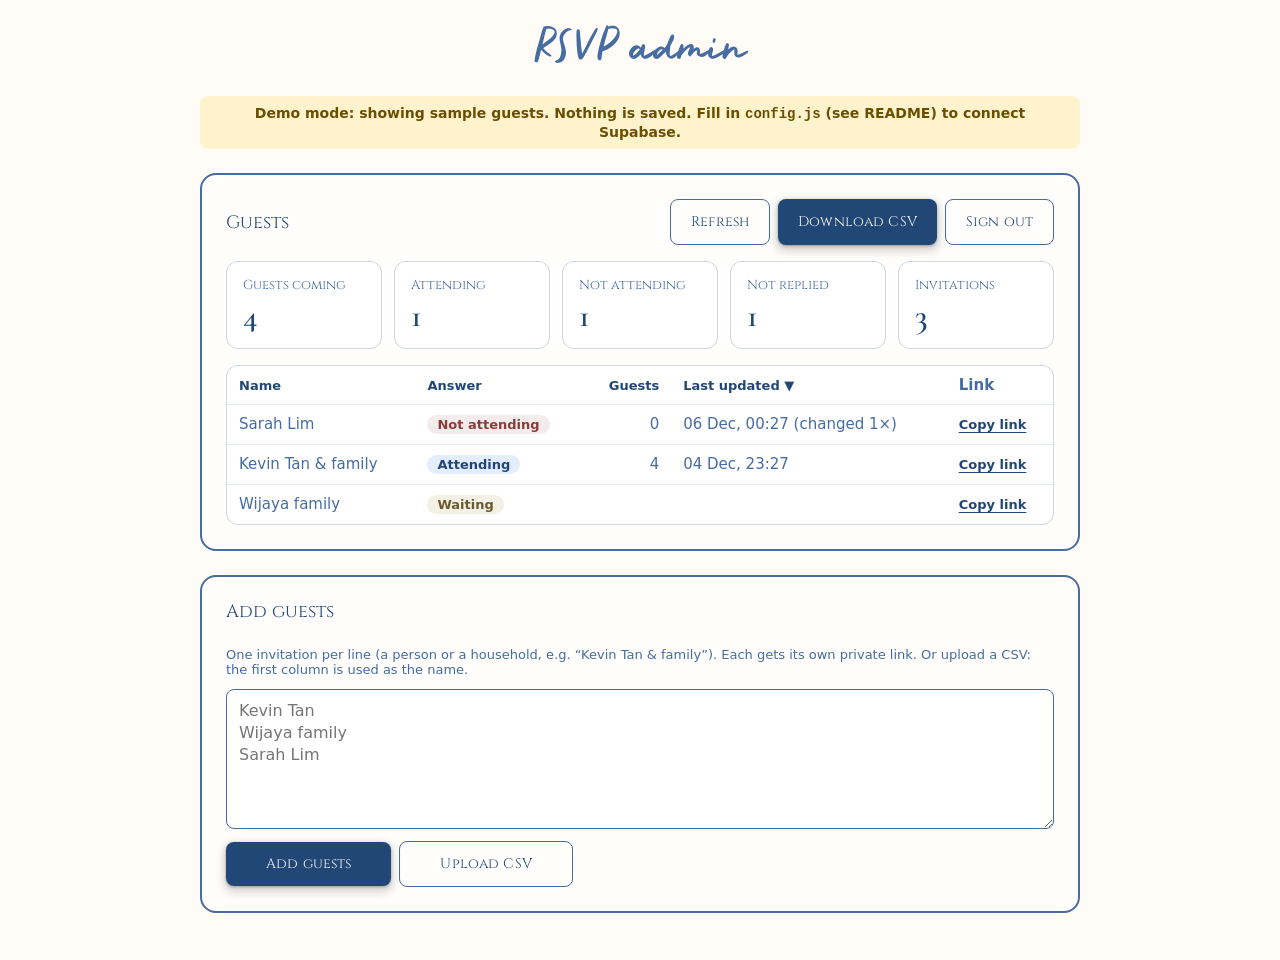
==== admin/index.html @ 1e3bb02c "Move to Vercel + Supabase with private per-guest RSVP links Replace the Google Apps Script / name-ba" ====
<!doctype html>
<html lang="en">
<head>
  <meta charset="utf-8">
  <meta name="viewport" content="width=device-width, initial-scale=1, viewport-fit=cover">
  <title>RSVP admin · Rio &amp; Olivia</title>
  <meta name="robots" content="noindex, nofollow">
  <link rel="preconnect" href="https://fonts.googleapis.com">
  <link rel="preconnect" href="https://fonts.gstatic.com" crossorigin>
  <link rel="stylesheet" href="https://fonts.googleapis.com/css2?family=Cinzel:wght@400;700&family=Cormorant+Garamond:wght@500;600;700&display=swap">
  <link rel="stylesheet" href="../assets/css/tokens.css">
  <link rel="stylesheet" href="admin.css">
</head>
<body>
  <div class="wrap">
    <h1>RSVP admin</h1>

    <p class="demo-banner" id="demo-banner" hidden>
      Demo mode: showing sample guests. Nothing is saved. Fill in <code>config.js</code> (see README) to connect Supabase.
    </p>

    <!-- Sign in -->
    <form class="panel login" id="login" hidden>
      <h2>Sign in</h2>
      <label>Username <input name="username" autocomplete="username" required></label>
      <label>Password <input name="password" type="password" autocomplete="current-password" required></label>
      <p class="msg msg--error" id="login-error" role="alert" hidden></p>
      <button class="btn" type="submit">Sign in</button>
    </form>

    <!-- Guests + responses -->
    <section class="panel" id="dashboard" hidden aria-labelledby="responses-title">
      <div class="toolbar">
        <h2 id="responses-title">Guests</h2>
        <div class="toolbar__actions">
          <button class="btn btn--ghost" type="button" id="refresh">Refresh</button>
          <button class="btn" type="button" id="download">Download CSV</button>
          <button class="btn btn--ghost" type="button" id="logout">Sign out</button>
        </div>
      </div>

      <dl class="stats">
        <div class="stat"><dt>Guests coming</dt><dd id="s-guests">0</dd></div>
        <div class="stat"><dt>Attending</dt><dd id="s-yes">0</dd></div>
        <div class="stat"><dt>Not attending</dt><dd id="s-no">0</dd></div>
        <div class="stat"><dt>Not replied</dt><dd id="s-wait">0</dd></div>
        <div class="stat"><dt>Invitations</dt><dd id="s-total">0</dd></div>
      </dl>

      <p class="msg msg--error" id="load-error" role="alert" hidden></p>

      <div class="table-wrap">
        <table>
          <thead>
            <tr>
              <th data-key="guest_name"><button type="button">Name</button></th>
              <th data-key="status"><button type="button">Answer</button></th>
              <th data-key="pax" class="num"><button type="button">Guests</button></th>
              <th data-key="last_change" aria-sort="descending"><button type="button">Last updated</button></th>
              <th>Link</th>
            </tr>
          </thead>
          <tbody id="rows"></tbody>
        </table>
        <p class="empty" id="empty" hidden>No guests yet. Add them below.</p>
      </div>
    </section>

    <!-- Add guests -->
    <form class="panel add" id="add" hidden aria-labelledby="add-title">
      <h2 id="add-title">Add guests</h2>
      <p class="hint">One invitation per line (a person or a household, e.g. “Kevin Tan &amp; family”). Each gets its own private link. Or upload a CSV: the first column is used as the name.</p>
      <textarea id="names" aria-label="Guest names, one per line" placeholder="Kevin Tan&#10;Wijaya family&#10;Sarah Lim"></textarea>
      <div class="add__row">
        <button class="btn" type="submit">Add guests</button>
        <label class="btn btn--ghost file-label">Upload CSV<input type="file" id="csv-file" accept=".csv,text/csv,text/plain"></label>
      </div>
      <p class="msg" id="add-msg" role="status" hidden></p>
    </form>
  </div>

  <script src="../config.js"></script>
  <script src="admin.js"></script>
</body>
</html>
---- assets/css/tokens.css ----
/* Shared by the invitation and the admin page. Values come from the Figma file. */

@font-face {
  font-family: "CINCIN";
  src: url("../fonts/cincin.woff2") format("woff2"),
       url("../fonts/cincin.otf") format("opentype");
  font-display: swap;
}

:root {
  /* Colour */
  --paper: #fffbf7;
  --ink: #466ca1;          /* body text, borders */
  --ink-strong: #214777;   /* buttons, "Dear …" */
  --accent: #1658a9;       /* highlighted script lines */
  --on-button: #faf5f0;
  --required: #d70000;
  --placeholder: rgba(70, 108, 161, 0.6);
  --field: #ffffff;

  /* Type */
  --font-script: "CINCIN", "Brush Script MT", cursive;
  --font-serif: "Cormorant Garamond", Georgia, serif;
  --font-caps: "Cinzel", "Times New Roman", serif;

  /* Effects */
  --shadow-button: 0 4px 8px 3px rgba(0, 0, 0, 0.15), 0 1px 3px 0 rgba(0, 0, 0, 0.3);
  --radius-control: 8px;
  --radius-card: 16px;

  /* Layout: the design is drawn on a 390px phone */
  --gutter: 24px;
  --column: 430px;
  --text-width: 320px;
}

*, *::before, *::after { box-sizing: border-box; }

html, body { margin: 0; }

body {
  background: var(--paper);
  color: var(--ink);
  font-family: var(--font-serif);
  -webkit-font-smoothing: antialiased;
  text-rendering: optimizeLegibility;
}

img { display: block; max-width: 100%; }

p { margin: 0; }

.sr-only {
  position: absolute !important;
  width: 1px; height: 1px;
  margin: -1px; padding: 0;
  overflow: hidden;
  clip: rect(0 0 0 0);
  white-space: nowrap;
  border: 0;
}

/* Primary button (Figma: "Button Primary 1") */
.btn {
  display: inline-flex;
  align-items: center;
  justify-content: center;
  gap: 8px;
  min-height: 44px;
  padding: 12px 40px;
  border: 0;
  border-radius: var(--radius-control);
  background: var(--ink-strong);
  box-shadow: var(--shadow-button);
  color: var(--on-button);
  font: 400 14px/20px var(--font-caps);
  letter-spacing: 0.14px;
  text-decoration: none;
  white-space: nowrap;
  cursor: pointer;
  transition: background-color 0.15s ease, transform 0.15s ease;
}
.btn:hover { background: #1a3a63; }
.btn:active { transform: translateY(1px); }
.btn:disabled { opacity: 0.6; cursor: progress; }

:focus-visible {
  outline: 2px solid var(--accent);
  outline-offset: 3px;
}
---- admin/admin.css ----
/* Admin page styles. Kept in a file (not inline) so the CSP can forbid inline styles. */
[hidden] { display: none !important; }
body { min-height: 100vh; padding: max(24px, env(safe-area-inset-top)) 16px 48px; font-family: system-ui, -apple-system, "Segoe UI", sans-serif; }
.wrap { max-width: 880px; margin: 0 auto; display: grid; grid-template-columns: minmax(0, 1fr); gap: 24px; }
h1 { margin: 0; font: 400 clamp(36px, 8vw, 48px)/1 var(--font-script); text-align: center; }
h2 { margin: 0 0 12px; font: 400 18px/1.2 var(--font-caps); color: var(--ink-strong); }
.panel { padding: 24px; border: 2px solid var(--ink); border-radius: var(--radius-card); background: rgba(255,255,255,.7); }
label { display: grid; gap: 6px; font: 400 14px/1.2 var(--font-caps); }
input { height: 40px; padding: 0 12px; border: 1px solid var(--ink); border-radius: var(--radius-control); background: #fff; color: var(--ink); font: 16px system-ui, sans-serif; }
.login { max-width: 360px; margin: 0 auto; display: grid; gap: 16px; }
.msg { margin: 0; font-size: 14px; }
.msg--error { color: var(--required); }
.toolbar { display: flex; flex-wrap: wrap; gap: 8px; justify-content: space-between; align-items: center; }
.toolbar .btn { padding-inline: 20px; }
.btn--ghost { background: transparent; color: var(--ink-strong); box-shadow: none; border: 1px solid var(--ink); }
.btn--ghost:hover { background: rgba(70,108,161,.08); }
.stats { display: grid; grid-template-columns: repeat(auto-fit, minmax(150px, 1fr)); gap: 12px; margin: 0; }
.stat { padding: 16px; border-radius: 12px; background: #fff; border: 1px solid rgba(70,108,161,.25); }
.stat dt { font: 400 13px/1.2 var(--font-caps); }
.stat dd { margin: 6px 0 0; font: 600 32px/1 var(--font-serif); color: var(--ink-strong); }
.table-wrap { overflow-x: auto; border-radius: 12px; border: 1px solid rgba(70,108,161,.25); background: #fff; }
table { width: 100%; border-collapse: collapse; font-size: 15px; }
th, td { padding: 10px 12px; text-align: left; border-bottom: 1px solid rgba(70,108,161,.15); white-space: nowrap; }
td:first-child { white-space: normal; min-width: 160px; }
tr:last-child td { border-bottom: 0; }
th button { all: unset; cursor: pointer; font: 700 13px/1.2 system-ui, sans-serif; color: var(--ink-strong); }
th button:focus-visible { outline: 2px solid var(--accent); outline-offset: 2px; }
th[aria-sort="ascending"] button::after { content: " ▲"; }
th[aria-sort="descending"] button::after { content: " ▼"; }
.num { text-align: right; }
.pill { display: inline-block; padding: 2px 10px; border-radius: 999px; font-size: 13px; font-weight: 600; }
.pill--yes { background: #e3eefc; color: var(--ink-strong); }
.pill--no { background: #f4ecec; color: #8a3b3b; }
.empty { padding: 24px; text-align: center; color: var(--ink); }
.hint { margin: 0; font-size: 13px; color: var(--ink); }
  
.toolbar h2 { margin: 0; }
.toolbar__actions { display: flex; gap: 8px; flex-wrap: wrap; }
.stats, .table-wrap, #load-error { margin-top: 16px; }
.pill--wait { background: #f3f0e6; color: #6b5a2b; }
.copy-btn { all: unset; cursor: pointer; font: 600 13px/1.2 system-ui, sans-serif; color: var(--ink-strong); text-decoration: underline; text-underline-offset: 3px; }
.copy-btn:focus-visible { outline: 2px solid var(--accent); outline-offset: 2px; }
.add { display: grid; gap: 12px; }
textarea { min-height: 140px; padding: 10px 12px; border: 1px solid var(--ink); border-radius: var(--radius-control); background: #fff; color: var(--ink); font: 16px/1.4 system-ui, sans-serif; resize: vertical; }
.add__row { display: flex; gap: 8px; flex-wrap: wrap; align-items: center; }
.file-label { display: inline-flex; cursor: pointer; }
.file-label input { position: absolute; width: 1px; height: 1px; opacity: 0; }
.file-label:focus-within { outline: 2px solid var(--accent); outline-offset: 2px; border-radius: var(--radius-control); }
.msg--ok { color: var(--ink-strong); }
.demo-banner { margin: 0; padding: 8px 12px; border-radius: 8px; background: #fff3cd; color: #6b4e00; font: 600 14px/1.3 system-ui, sans-serif; text-align: center; }
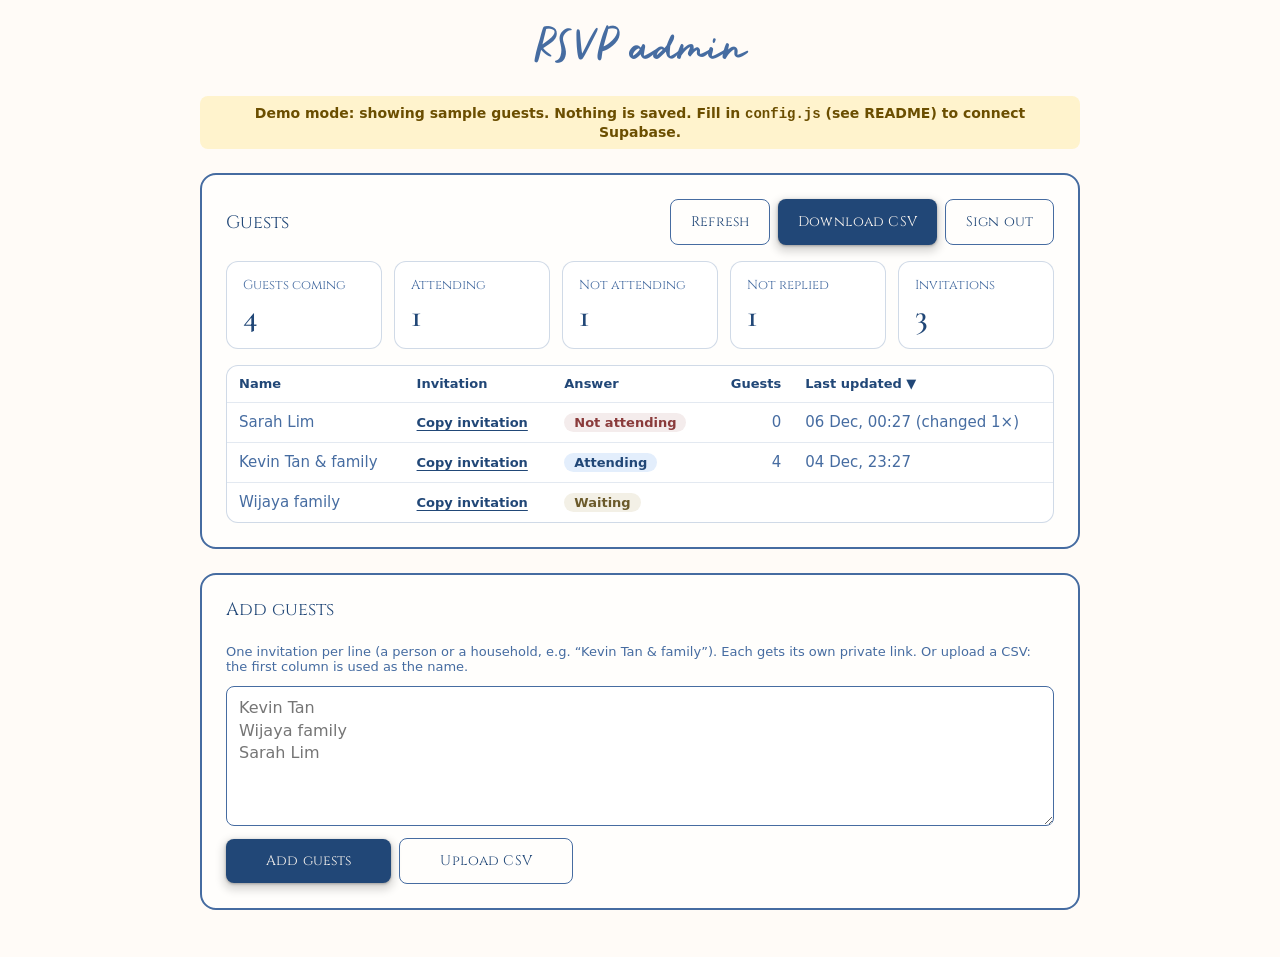
==== commit 5fff1783: "Copy a ready-to-send invitation message per guest Replace the admin "Copy link" button with "Copy in" ====
--- a/admin/index.html
+++ b/admin/index.html
@@ -54,10 +54,10 @@
           <thead>
             <tr>
               <th data-key="guest_name"><button type="button">Name</button></th>
+              <th>Invitation</th>
               <th data-key="status"><button type="button">Answer</button></th>
               <th data-key="pax" class="num"><button type="button">Guests</button></th>
               <th data-key="last_change" aria-sort="descending"><button type="button">Last updated</button></th>
-              <th>Link</th>
             </tr>
           </thead>
           <tbody id="rows"></tbody>
--- a/admin/admin.css
+++ b/admin/admin.css
@@ -23,6 +23,7 @@
 th, td { padding: 10px 12px; text-align: left; border-bottom: 1px solid rgba(70,108,161,.15); white-space: nowrap; }
 td:first-child { white-space: normal; min-width: 160px; }
 tr:last-child td { border-bottom: 0; }
+th { font: 700 13px/1.2 system-ui, sans-serif; color: var(--ink-strong); }
 th button { all: unset; cursor: pointer; font: 700 13px/1.2 system-ui, sans-serif; color: var(--ink-strong); }
 th button:focus-visible { outline: 2px solid var(--accent); outline-offset: 2px; }
 th[aria-sort="ascending"] button::after { content: " ▲"; }
@@ -40,6 +41,7 @@
 .pill--wait { background: #f3f0e6; color: #6b5a2b; }
 .copy-btn { all: unset; cursor: pointer; font: 600 13px/1.2 system-ui, sans-serif; color: var(--ink-strong); text-decoration: underline; text-underline-offset: 3px; }
 .copy-btn:focus-visible { outline: 2px solid var(--accent); outline-offset: 2px; }
+.offscreen { position: fixed; top: 0; left: -9999px; opacity: 0; }
 .add { display: grid; gap: 12px; }
 textarea { min-height: 140px; padding: 10px 12px; border: 1px solid var(--ink); border-radius: var(--radius-control); background: #fff; color: var(--ink); font: 16px/1.4 system-ui, sans-serif; resize: vertical; }
 .add__row { display: flex; gap: 8px; flex-wrap: wrap; align-items: center; }
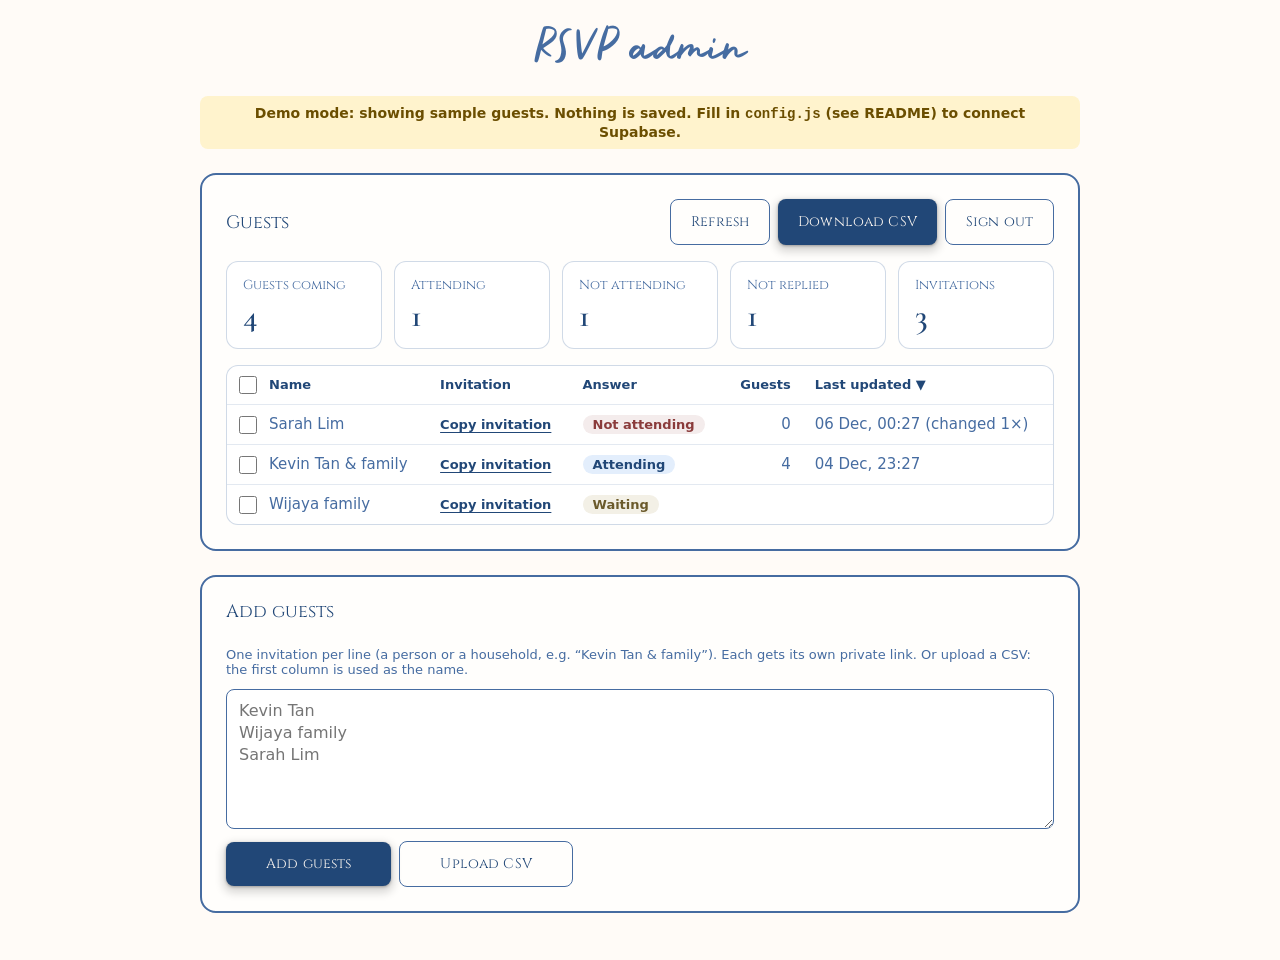
==== commit 731747fe: "Let the admin select and remove guests Guests could only be removed in the Supabase Table Editor. Th" ====
--- a/admin/index.html
+++ b/admin/index.html
@@ -49,10 +49,19 @@
 
       <p class="msg msg--error" id="load-error" role="alert" hidden></p>
 
+      <!-- Appears when at least one guest is ticked -->
+      <div class="selection-bar" id="selection-bar" hidden>
+        <span id="selection-count" role="status">0 selected</span>
+        <button class="btn btn--ghost" type="button" id="clear-selection">Clear</button>
+        <button class="btn btn--danger" type="button" id="remove-selected">Remove selected</button>
+      </div>
+      <p class="msg msg--ok remove-status" id="remove-status" role="status" hidden></p>
+
       <div class="table-wrap">
         <table>
           <thead>
             <tr>
+              <th class="check"><input type="checkbox" id="select-all" aria-label="Select all guests"></th>
               <th data-key="guest_name"><button type="button">Name</button></th>
               <th>Invitation</th>
               <th data-key="status"><button type="button">Answer</button></th>
--- a/admin/admin.css
+++ b/admin/admin.css
@@ -21,7 +21,7 @@
 .table-wrap { overflow-x: auto; border-radius: 12px; border: 1px solid rgba(70,108,161,.25); background: #fff; }
 table { width: 100%; border-collapse: collapse; font-size: 15px; }
 th, td { padding: 10px 12px; text-align: left; border-bottom: 1px solid rgba(70,108,161,.15); white-space: nowrap; }
-td:first-child { white-space: normal; min-width: 160px; }
+td:nth-child(2) { white-space: normal; min-width: 140px; }  /* guest name */
 tr:last-child td { border-bottom: 0; }
 th { font: 700 13px/1.2 system-ui, sans-serif; color: var(--ink-strong); }
 th button { all: unset; cursor: pointer; font: 700 13px/1.2 system-ui, sans-serif; color: var(--ink-strong); }
@@ -51,3 +51,12 @@
 .msg--ok { color: var(--ink-strong); }
 .demo-banner { margin: 0; padding: 8px 12px; border-radius: 8px; background: #fff3cd; color: #6b4e00; font: 600 14px/1.3 system-ui, sans-serif; text-align: center; }
 
+.check { width: 1%; padding-right: 0; }
+.check input { width: 18px; height: 18px; margin: 0; accent-color: var(--ink-strong); cursor: pointer; vertical-align: middle; }
+tr.is-selected td { background: #f1f5fb; }
+.selection-bar { display: flex; flex-wrap: wrap; gap: 8px; align-items: center; margin-top: 16px; padding: 10px 12px; border-radius: 12px; background: #f1f5fb; border: 1px solid rgba(70,108,161,.25); font: 600 14px/1.2 system-ui, sans-serif; color: var(--ink-strong); }
+.selection-bar span { margin-right: auto; }
+.selection-bar .btn { min-height: 36px; padding: 6px 16px; }
+.btn--danger { background: #a12f2f; }
+.btn--danger:hover { background: #842424; }
+.remove-status { margin-top: 12px; }
